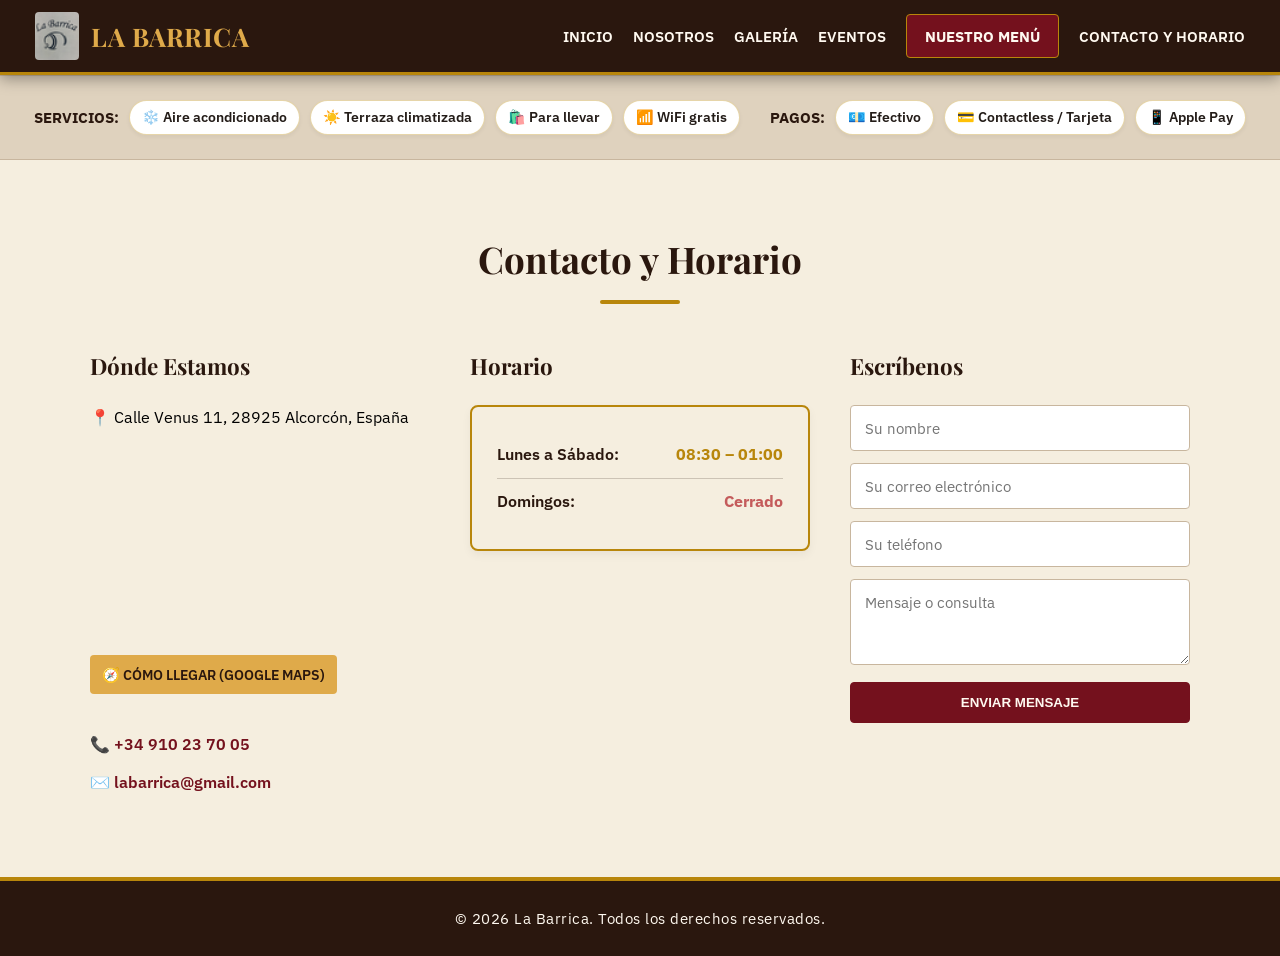
==== contacto.html @ 98485645 "Add files via upload" ====
<!DOCTYPE html>
<html lang="es">
<head>
    <meta charset="UTF-8">
    <meta name="viewport" content="width=device-width, initial-scale=1.0">
    <title>Contacto y Horario - La Barrica</title>
    <link href="https://fonts.googleapis.com/css2?family=IBM+Plex+Sans:wght@300;400;600;700&family=Playfair+Display:wght@700;800&display=swap" rel="stylesheet">
    <link rel="stylesheet" href="estilos/style.css">
</head>
<body>
    <header>
        <div class="logo">
            <img src="img/logo.jpg" alt="Logo La Barrica" class="logo-img">
            <h2>La Barrica</h2>
        </div>
        <nav>
            <a href="index.html">Inicio</a>
            <a href="nosotros.html">Nosotros</a>
            <a href="galeria.html">Galería</a>
            <a href="eventos.html">Eventos</a>
            <a href="menu.html" class="btn-menu">Nuestro Menú</a>
            <a href="contacto.html">Contacto y Horario</a>
        </nav>
    </header>

    <section class="cinta-detalles">
        <div class="cinta-grupo">
            <span class="cinta-titulo">Servicios:</span>
            <span class="pildora">❄️ Aire acondicionado</span>
            <span class="pildora">☀️ Terraza climatizada</span>
            <span class="pildora">🛍️ Para llevar</span>
            <span class="pildora">📶 WiFi gratis</span>
        </div>
        <div class="cinta-grupo">
            <span class="cinta-titulo">Pagos:</span>
            <span class="pildora">💶 Efectivo</span>
            <span class="pildora">💳 Contactless / Tarjeta</span>
            <span class="pildora">📱 Apple Pay</span>
        </div>
    </section>

    <section id="contacto" class="seccion-clara">
        <h2 class="titulo-seccion">Contacto y Horario</h2>
        
        <div class="contacto-grid">
            <div class="contacto-columna">
                <h3>Dónde Estamos</h3>
                <p>📍 Calle Venus 11, 28925 Alcorcón, España</p>
                <div class="mapa-contenedor">
                    <iframe src="https://www.google.com/maps/embed?pb=!1m18!1m12!1m3!1d3040.686523912613!2d-3.812061923485098!3d40.3526139714472!2m3!1f0!2f0!3f0!3m2!1i1024!2i768!4f13.1!3m3!1m2!1s0xd41893ead0f54ff%3A0xb4e6e99bab277fe4!2sVinoteca%20La%20Barrica%20Taperia!5e0!3m2!1ses!2ses!4v1700000000000!5m2!1ses!2ses" width="100%" height="180" style="border:0; border-radius: 6px; margin: 10px 0;" allowfullscreen="" loading="lazy" referrerpolicy="no-referrer-when-downgrade"></iframe>
                </div>
                <p><a href="https://www.google.com/maps/dir//Vinoteca+La+Barrica+Taperia,+C.+Venus,+11,+28925+Alcorc%C3%B3n,+Madrid/@40.3583479,-3.8146536,12z/data=!4m8!4m7!1m0!1m5!1m1!1s0xd41893ead0f54ff:0xb4e6e99bab277fe4!2m2!1d-3.809487!2d40.3528405?entry=ttu&g_ep=EgoyMDI2MTAxOS4wIKXMDSoASAFQAw%3D%3D" target="_blank" class="btn-mapa">🧭 Cómo llegar (Google Maps)</a></p>
                <br>
                <p>📞 <a href="tel:+34910237005">+34 910 23 70 05</a></p>
                <p>✉️ <a href="mailto:labarrica@gmail.com">labarrica@gmail.com</a></p>
            </div>

            <div class="contacto-columna">
                <h3>Horario</h3>
                <div class="tarjeta-horario">
                    <div class="horario-detalle">
                        <div class="fila-horario">
                            <span>Lunes a Sábado:</span>
                            <strong>08:30 – 01:00</strong>
                        </div>
                        <div class="fila-horario cerrado">
                            <span>Domingos:</span>
                            <strong>Cerrado</strong>
                        </div>
                    </div>
                </div>
            </div>

            <div class="contacto-columna">
                <h3>Escríbenos</h3>
                <form action="#" method="POST">
                    <input type="text" placeholder="Su nombre" required>
                    <input type="email" placeholder="Su correo electrónico" required>
                    <input type="tel" placeholder="Su teléfono">
                    <textarea rows="3" placeholder="Mensaje o consulta" required></textarea>
                    <button type="submit" class="btn-enviar">Enviar Mensaje</button>
                </form>
            </div>
        </div>
    </section>

    <footer>
        <p>&copy; 2026 La Barrica. Todos los derechos reservados.</p>
    </footer>
</body>
</html>
---- estilos/style.css ----
/* Esto selecciona absolutamente todo en la página. Le pongo box-sizing: border-box para que, cuando le dé un tamaño a una caja, los bordes o los márgenes internos no la hagan más grande de lo que he especificado. Con margin: 0 y padding: 0 elimino de golpe todos los espacios invisibles que los navegadores te meten por defecto y te descuadran el diseño. */
* {
    box-sizing: border-box;
    margin: 0;
    padding: 0;
}

/* Aquí le pongo scroll-behavior: smooth. Así, cuando alguien haga clic en un enlace del menú que lleva a otra parte de la misma página, la pantalla bajará rodando suavemente en lugar de pegar un salto brusco e instantáneo. */
html {
    scroll-behavior: smooth;
}

/* Aquí configuro la base visual del cuerpo de la página. Le doy el color de fondo principal tipo pergamino, el color de las letras oscuro, elijo la fuente que voy a usar y le pongo un tamaño de texto de 16 píxeles con un interlineado un poco más amplio para que se lea cómodamente. Además, uso display: flex, flex-direction: column y min-height: 100vh para convertir toda la página en una columna gigante que siempre mida, como mínimo, el 100% de la altura de la pantalla (esto es lo que me permite empujar el pie de página hasta abajo del todo luego). */
body {
    background-color: #f5eedf; 
    color: #231c18; 
    font-family: 'IBM Plex Sans', sans-serif;
    font-size: 16px;
    line-height: 1.6;
    display: flex;
    flex-direction: column;
    min-height: 100vh;
}

/* A todos los enlaces de la web les quito la típica rayita fea de subrayado, hago que cojan automáticamente el color del texto que tengan alrededor y les meto una transición para que cuando cambien de color al pasar el ratón, lo hagan de forma suave en un cuarto de segundo, no de golpe. */
a {
    text-decoration: none;
    color: inherit;
    transition: 0.25s ease;
}

/* A todos los títulos principales y secundarios les aplico una fuente distinta, 'Playfair Display', que tiene serifas (los adornos en las letras) para darle un toque clásico de vinoteca o taberna. */
h1, h2, h3 {
    font-family: 'Playfair Display', serif;
}

/* Es el estilo que le pongo a los títulos de cada bloque. Centro el texto, lo hago grandote, lo pinto de marrón madera oscura y le dejo 45 píxeles de espacio por debajo para que no se pegue al texto de abajo. Le pongo position: relative porque lo necesito para colocarle la rayita dorada justo debajo. */
.titulo-seccion {
    text-align: center;
    font-size: 2.3rem;
    color: #2a170e; 
    margin-bottom: 45px;
    position: relative;
}

/* Esto me crea un elemento "fantasma" justo después de cada título de sección para hacer la rayita dorada que simula el aro de un barril. Le digo que no tenga texto, que actúe como un bloque normal, le doy 80 píxeles de ancho y 4 de alto, lo pinto de oro viejo, lo centro en medio de la pantalla dándole márgenes automáticos a los lados y le redondeo un poquito las puntas. */
.titulo-seccion::after {
    content: "";
    display: block;
    width: 80px;
    height: 4px;
    background: #b8860b; 
    margin: 12px auto 0 auto;
    border-radius: 2px;
}

/* Para que las distintas partes de la web no estén apretujadas, le digo que cualquier bloque o sección tenga un relleno interno de 70 píxeles por arriba y por abajo, y 20 por los lados. */
section {
    padding: 70px 20px;
}

/* A las secciones claras solo les fuerzo el mismo color de fondo del body. A las suaves les pongo un fondo crema un poquito más oscuro y les dibujo una línea muy fina y semitransparente por arriba y por abajo para separarlas visualmente del resto de la web. */
.seccion-clara {
    background-color: #f5eedf;
}

.seccion-suave {
    background-color: #ebe0cf;
    border-top: 1px solid rgba(184, 134, 11, 0.25);
    border-bottom: 1px solid rgba(184, 134, 11, 0.25);
}

/* La barra superior de la web. La pinto de color madera, le pongo una línea dorada gorda por debajo y le doy algo de espacio por dentro. Uso display: flex y justify-content: space-between para empujar el logo totalmente hacia la izquierda y el menú hacia la derecha, centrándolos verticalmente. La magia aquí es position: sticky y top: 0: esto hace que cuando hagas scroll hacia abajo, la barra se quede pegada al techo de la pantalla. El z-index: 1000 asegura que flote por encima de cualquier otra foto, y el box-shadow le dibuja una sombra negra por debajo para dar sensación de profundidad. */
header {
    background-color: #2a170e;
    border-bottom: 3px solid #b8860b;
    padding: 12px 35px;
    display: flex;
    justify-content: space-between;
    align-items: center;
    position: sticky;
    top: 0;
    z-index: 1000;
    box-shadow: 0 4px 14px rgba(0, 0, 0, 0.35);
}

/* Meto la imagen y el nombre del bar en una caja flexible y los separo 12 píxeles. A la foto del logo le obligo a medir 48 píxeles de alto, ajustar su ancho automáticamente, le digo que no se achate ni se deforme y le redondeo un poco las esquinas. */
header .logo {
    display: flex;
    align-items: center;
    gap: 12px;
}

.logo-img {
    height: 48px;
    width: auto;
    object-fit: contain;
    border-radius: 4px;
}

/* Pinto "La Barrica" del logo de dorado brillante, le doy un tamaño mediano, separo un pelín cada letra para que quede elegante y lo obligo a estar todo en mayúsculas. */
header .logo h2 {
    color: #dfaa4a; 
    font-size: 1.6rem;
    letter-spacing: 0.5px;
    text-transform: uppercase;
}

/* Convierto el contenedor del menú en una caja flexible para centrar las opciones y dejarlas a 20 píxeles de distancia. A las letras (a) las pongo en color blanco roto, en negrita, un poquito más pequeñas de lo normal y todo en mayúsculas. Con nav a:hover indico que cuando pase el ratón por encima, cambien a color dorado. */
nav {
    display: flex;
    align-items: center;
    gap: 20px;
}

nav a {
    color: #fff9f0;
    font-weight: 600;
    font-size: 0.95rem;
    text-transform: uppercase;
}

nav a:hover {
    color: #dfaa4a;
}

/* A esta opción concreta del menú le pongo un fondo rojo vino y un borde dorado fino. Fuerzo el texto a ser blanco roto ignorando otras reglas (!important), le pongo relleno interno para hacerlo gordito y redondeo los bordes. Cuando pasas el ratón (hover), oscurezco el fondo y uso transform para moverlo dos píxeles hacia arriba, dando el efecto visual de que el botón da un saltito. */
.btn-menu {
    background-color: #74111d; 
    color: #fff9f0 !important;
    padding: 9px 18px;
    border-radius: 4px;
    border: 1px solid #b8860b;
    font-weight: 700;
}

.btn-menu:hover {
    background-color: #540c14;
    transform: translateY(-2px);
}

/* Es el bloque de la portada. Le doy position: relative para poder meter fotos sueltas dentro, le obligo a ocupar como mínimo el 60% de la altura de la pantalla, uso flexbox para centrar su contenido en el mismísimo medio tanto vertical como horizontalmente, y le pongo una raya dorada inferior. Aquí está la clave para que no te queden huecos: con flex-grow: 1 le ordeno a esta sección que se estire y se trague todo el espacio vacío de la pantalla si hay hueco de sobra. Por último, le corto lo que sobre por los lados con overflow: hidden. */
.hero {
    position: relative; 
    min-height: 60vh; 
    display: flex;
    align-items: center;
    justify-content: center;
    text-align: center;
    border-bottom: 4px solid #b8860b;
    overflow: hidden; 
    flex-grow: 1; 
}

/* Cojo la foto de la terraza y la pongo en posición absoluta para que flote al fondo, ocupando el 100% del ancho y alto, usando object-fit: cover para que rellene todo sin deformarse. Justo encima, también en posición absoluta, creo un rectángulo negro con un 65% de opacidad que oscurece la foto original para que las letras blancas se puedan leer. Todo esto lo controlo con el z-index (el 1 para la foto, el 2 para la oscuridad, el 3 para el texto). */
.hero-bg {
    position: absolute; 
    top: 0;
    left: 0;
    width: 100%;
    height: 100%;
    object-fit: cover; 
    z-index: 1; 
}

.hero-overlay {
    position: absolute;
    top: 0;
    left: 0;
    width: 100%;
    height: 100%;
    background-color: rgba(20, 10, 5, 0.65); 
    z-index: 2; 
}

/* Es el recuadro que agrupa el título de "La Barrica" en la portada. Le pongo un fondo oscuro casi opaco, relleno interno, esquinas redondeadas, un borde dorado y una sombra fuerte para que resalte. Le limito el ancho a 600 píxeles para que no se estire demasiado. Los textos que van dentro (el h1 y la p) simplemente los pongo grandes, en dorado el primero y en blanco el segundo. */
.hero-content {
    position: relative;
    z-index: 3; 
    background-color: rgba(35, 20, 13, 0.9);
    padding: 35px 50px;
    border-radius: 8px;
    border: 2px solid #b8860b;
    box-shadow: 0 10px 25px rgba(0, 0, 0, 0.5);
    max-width: 600px;
    margin: 20px;
}

.hero-content h1 {
    font-size: 3.2rem;
    color: #dfaa4a;
    margin-bottom: 6px;
}

.hero-content p {
    font-size: 1.25rem;
    color: #fff9f0;
}

/* Para organizar las tarjetas donde explico cómo es la taberna, creo una cuadrícula automática. Esto hace que las tarjetas se coloquen en fila si caben, pero si la pantalla es estrecha, saltan a la línea de abajo automáticamente sin bajar nunca de los 280 píxeles de ancho. Las separo 25 píxeles, limito el ancho total a 1100 píxeles y lo centro todo con márgenes automáticos. */
.nosotros-grid {
    display: grid;
    grid-template-columns: repeat(auto-fit, minmax(280px, 1fr));
    gap: 25px; 
    max-width: 1100px; 
    margin: 0 auto; 
}

/* Les pongo fondo blanco puro a cada tarjeta de Nosotros, relleno interno para que respiren, esquinas redondeadas y un toque estético: una línea gorda oscura en el lateral izquierdo y una línea dorada fina en la parte de arriba. Le añado una sombra suavísima. Al texto de dentro (títulos y párrafos) le pongo color vino y gris cálido respectivamente. */
.nosotros-item {
    background-color: #ffffff;
    padding: 30px 22px;
    border-radius: 6px;
    border-left: 6px solid #2a170e; 
    border-top: 2px solid #b8860b; 
    box-shadow: 0 4px 12px rgba(0, 0, 0, 0.08); 
}

.nosotros-item h3 {
    color: #74111d; 
    font-size: 1.4rem;
    margin-bottom: 10px;
}

.nosotros-item p {
    color: #5c4e46; 
    font-size: 0.95rem;
}

/* Uso el mismo truco de la cuadrícula adaptativa para colocar las fotos. A cada imagen la fuerzo a que ocupe todo su hueco al 100%, con una altura fija de 240 píxeles y recorta lo que sobra sin deformar la foto. Les pongo un borde blanco sólido y un contorno exterior dorado. Además, les pongo una transición para que al pasar el cursor, la foto se amplíe ligeramente y el contorno exterior se ponga de color rojo vino. */
.galeria-grid {
    display: grid;
    grid-template-columns: repeat(auto-fit, minmax(240px, 1fr));
    gap: 20px;
    max-width: 1100px;
    margin: 0 auto;
}

.galeria-grid img {
    width: 100%; 
    height: 240px; 
    object-fit: cover; 
    border-radius: 6px;
    border: 3px solid #ffffff; 
    outline: 1px solid #b8860b; 
    box-shadow: 0 4px 14px rgba(0, 0, 0, 0.12);
    transition: transform 0.25s ease, outline-color 0.25s ease;
}

.galeria-grid img:hover {
    transform: scale(1.02); 
    outline-color: #74111d; 
}

/* Hago una caja grande horizontal limitando su ancho a 850 píxeles. Uso display: flex para que la foto quede a la izquierda y el texto a la derecha. Le pongo fondo oscuro, bordes dorados, redondeo las esquinas y meto overflow: hidden para que la foto no se salga por las esquinas. A la foto le asigno un 45% del ancho y al texto el 55% restante. */
.evento-card {
    display: flex; 
    background-color: #2a170e;
    color: #fff9f0;
    max-width: 850px;
    margin: 0 auto;
    border-radius: 8px;
    border: 2px solid #b8860b;
    overflow: hidden;
    box-shadow: 0 8px 20px rgba(0, 0, 0, 0.25);
}

.evento-card img {
    width: 45%; 
    object-fit: cover;
}

.evento-info {
    padding: 30px;
    width: 55%; 
}

.evento-info h3 {
    color: #dfaa4a;
    font-size: 1.6rem;
    margin-bottom: 14px;
}

/* Le quito los puntos feos por defecto a la lista. Luego cojo cada línea de la lista, le doy un color crema claro, un poco de relleno por la izquierda, y uso un pseudo-elemento (::before) para inyectar un icono de una copa de vino ("🍷") colocado de forma absoluta en el lado izquierdo. Así simulo mis propias viñetas personalizadas. */
.evento-info ul {
    list-style: none; 
}

.evento-info ul li {
    padding: 6px 0;
    color: #e3d5c8;
    position: relative; 
    padding-left: 20px; 
}

.evento-info ul li::before {
    content: "🍷"; 
    position: absolute;
    left: 0;
    top: 5px;
    font-size: 0.8rem;
}

/* Otra cuadrícula automática para colocar los seis botones. A cada botón lo pongo a funcionar con Flexbox para centrar el texto dentro, le pongo un fondo que es un degradado oscuro que va de esquina a esquina. Les pongo color dorado a las letras, borde, y una sombrita. Con hover hago que al tocarlos con el ratón se vuelvan de color rojo vino intenso, las letras blancas y suban hacia arriba dos píxeles. */
.menu-grid {
    display: grid;
    grid-template-columns: repeat(auto-fit, minmax(230px, 1fr));
    gap: 20px;
    max-width: 950px;
    margin: 0 auto;
}

.btn-carta {
    display: flex;
    justify-content: center;
    align-items: center;
    background: linear-gradient(135deg, #3f2518, #2a170e); 
    color: #dfaa4a;
    border: 2px solid #b8860b;
    padding: 20px 14px;
    border-radius: 6px;
    font-size: 1rem;
    font-weight: 700;
    text-transform: uppercase;
    box-shadow: 0 4px 10px rgba(0, 0, 0, 0.12);
}

.btn-carta:hover {
    background: #74111d;
    color: #fff9f0;
    border-color: #dfaa4a;
    transform: translateY(-2px); 
}

/* Para la franja horizontal uso flex-wrap para que, si no caben las etiquetas en una línea, pasen abajo sin romperse. Las "píldoras" son simples textos a los que les pongo fondo blanco, mucho relleno por los lados y un borde redondeado altísimo para que queden con forma de cápsula o pastilla, con un borde dorado muy difuminado y sombra sutil. */
.cinta-detalles {
    padding: 24px 20px;
    background-color: #dfd2be;
    border-top: 1px solid #c8b69e;
    border-bottom: 1px solid #c8b69e;
    
    display: flex;
    flex-wrap: wrap; 
    justify-content: center;
    gap: 30px;
}

.cinta-grupo {
    display: flex;
    align-items: center;
    flex-wrap: wrap;
    gap: 10px;
}

.cinta-titulo {
    font-weight: 700;
    color: #2a170e;
    font-size: 0.95rem;
    text-transform: uppercase;
}

.pildora {
    background-color: #ffffff;
    color: #231c18;
    padding: 5px 12px;
    border-radius: 20px; 
    font-size: 0.88rem;
    font-weight: 600;
    border: 1px solid rgba(184, 134, 11, 0.35);
    box-shadow: 0 2px 4px rgba(0, 0, 0, 0.05);
}

/* Vuelvo a usar el mismo sistema de rejilla adaptable para separar el mapa, el horario y el formulario. La diferencia aquí es que uso align-items: start para que las columnas no se estiren forzosamente hacia abajo si una de ellas es más corta que las otras. Todo lo de dentro (títulos, párrafos, enlaces) lleva colores de la paleta de la web, y a los enlaces les digo que se subrayen cuando les paso el ratón por encima. */
.contacto-grid {
    display: grid;
    grid-template-columns: repeat(auto-fit, minmax(280px, 1fr));
    gap: 40px; 
    max-width: 1100px;
    margin: 0 auto;
    align-items: start; 
}

.contacto-columna h3 {
    color: #2a170e; 
    font-size: 1.4rem;
    margin-bottom: 20px;
}

.contacto-columna p {
    margin-bottom: 12px;
    color: black; 
}

.contacto-columna a {
    color: #74111d; 
    font-weight: 600;
}

.contacto-columna a:hover {
    text-decoration: underline;
}

/* Lo convierto en un bloque pequeño, con fondo dorado y texto oscuro en mayúsculas, quitándole el subrayado. Al pasar el cursor, invierto los colores a fondo oscuro y texto blanco roto. */
.btn-mapa {
    display: inline-block;
    background-color: #dfaa4a;
    color: #2a170e !important;
    padding: 8px 12px;
    border-radius: 4px;
    font-size: 0.9rem;
    font-weight: 700;
    text-transform: uppercase;
    text-decoration: none !important;
    transition: background-color 0.25s ease;
    margin-top: 5px;
}

.btn-mapa:hover {
    background-color: #b8860b;
    color: #ffffff !important;
}

/* Hago un recuadro con fondo pergamino y borde dorado para encerrar las horas. Cada línea (lunes a sábado, domingos) la pongo como flexbox para empujar el día a la izquierda y las horas totalmente a la derecha. Le pongo una raya muy fina por debajo a cada fila para separarlas, pero se la quito a la última para que no quede colgando feo. Resalto los días cerrados en un rojo suave y los días abiertos en ocre oscuro. */
.tarjeta-horario {
    background-color: #f5eedf; 
    border: 2px solid #b8860b; 
    border-radius: 8px;
    padding: 25px; 
    box-shadow: 0 4px 10px rgba(0, 0, 0, 0.05); 
}

.horario-detalle .fila-horario {
    display: flex;
    justify-content: space-between;
    padding: 10px 0;
    border-bottom: 1px solid rgba(42, 23, 14, 0.2); 
    color: #2a170e; 
    font-weight: 600;
}

.horario-detalle .fila-horario:last-child {
    border-bottom: none; 
}

.horario-detalle .fila-horario strong {
    color: #b8860b; 
}

.horario-detalle .fila-horario.cerrado strong {
    color: #c45b5b; 
}

/* Organizo el formulario como una columna flexible dejando 12 píxeles de hueco entre campos. A los recuadros donde se escribe les pongo fondo blanco, bordes color arena y un tipo de letra normal. Cuando el usuario pincha encima de uno para escribir, le quito el borde azul feo que viene por defecto y se lo cambio por uno dorado nuestro. Al botón de "Enviar Mensaje" le aplico los colores corporativos, letras mayúsculas y negrita. */
form {
    display: flex;
    flex-direction: column; 
    gap: 12px; 
}

input, textarea {
    background-color: #ffffff; 
    color: #231c18;
    border: 1px solid #c8b69e;
    border-radius: 4px;
    padding: 12px 14px;
    font-family: 'IBM Plex Sans', sans-serif;
    font-size: 0.95rem;
}

input:focus, textarea:focus {
    outline: none; 
    border-color: #b8860b; 
}

.btn-enviar {
    background-color: #74111d;
    color: #fff9f0;
    border: 1px solid #74111d;
    padding: 12px;
    border-radius: 4px;
    font-weight: 700;
    text-transform: uppercase;
    cursor: pointer; 
    margin-top: 5px;
    transition: 0.3s;
}

.btn-enviar:hover {
    background-color: #540c14;
}

/* La caja oscura del fondo del todo con el copyright. Le pongo fondo de madera, centro el texto y dibujo una raya gorda dorada por encima. La regla crucial aquí es margin-top: auto. Como el body es un contenedor flexible, esta regla le dice al pie de página: "empuja todo el espacio sobrante hacia arriba y quédate tú en el límite inferior de la pantalla". */
footer {
    background-color: #2a170e; 
    text-align: center;
    border-top: 4px solid #b8860b; 
    padding: 25px 20px;
    margin-top: auto; 
}

footer p {
    font-size: 0.95rem;
    color: #fff9f0; 
    letter-spacing: 0.5px;
}

/* Todo lo que está dentro de este bloque solo se aplica si la pantalla mide 768 píxeles o menos de ancho (un teléfono móvil o una tablet estrecha). Ahí modifico la cabecera para que el logo y el menú ya no estén uno a cada lado, sino apilados en columna. Al menú le permito partirse en varias líneas para que los enlaces no se salgan por los lados. Achico el título gigante de la portada a un tamaño razonable. En la tarjeta horizontal del evento, apilo el contenido en columna para que la foto se ponga arriba ocupando el 100% del ancho y la fuerzo a ser más bajita. Por último, centro todo el contenido de la cinta de servicios para que quede bien alineado. */
@media (max-width: 768px) {
    
    header {
        flex-direction: column;
        padding: 16px;
        gap: 14px;
    }

    nav {
        flex-wrap: wrap;
        justify-content: center;
        gap: 12px;
    }

    .hero-content h1 {
        font-size: 2.4rem;
    }

    .evento-card {
        flex-direction: column;
    }

    .evento-card img,
    .evento-info {
        width: 100%;
    }

    .evento-card img {
        height: 200px;
    }

    .cinta-detalles {
        flex-direction: column;
        align-items: center;
    }
}
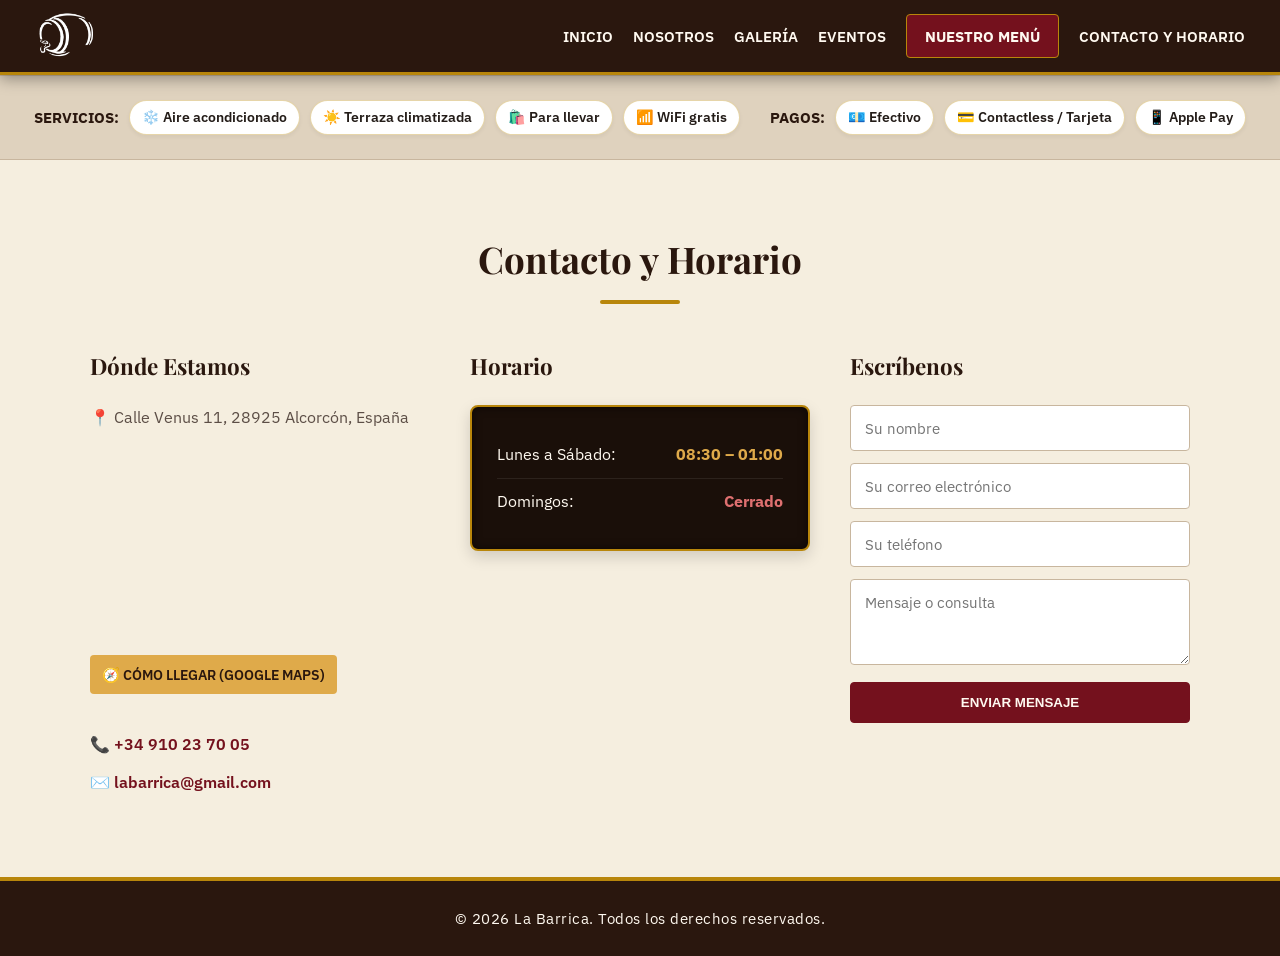
==== commit 7908e872: "Add files via upload" ====
--- a/contacto.html
+++ b/contacto.html
@@ -10,8 +10,7 @@
 <body>
     <header>
         <div class="logo">
-            <img src="img/logo.jpg" alt="Logo La Barrica" class="logo-img">
-            <h2>La Barrica</h2>
+        <img src="img/logo_logo.png" alt="Logo La Barrica" class="logo-img">
         </div>
         <nav>
             <a href="index.html">Inicio</a>
--- a/estilos/style.css
+++ b/estilos/style.css
@@ -1,16 +1,16 @@
-/* Esto selecciona absolutamente todo en la página. Le pongo box-sizing: border-box para que, cuando le dé un tamaño a una caja, los bordes o los márgenes internos no la hagan más grande de lo que he especificado. Con margin: 0 y padding: 0 elimino de golpe todos los espacios invisibles que los navegadores te meten por defecto y te descuadran el diseño. */
+/* ==========================================================================
+   1. REGLAS BÁSICAS Y RESETEO
+   ========================================================================== */
 * {
     box-sizing: border-box;
     margin: 0;
     padding: 0;
 }
 
-/* Aquí le pongo scroll-behavior: smooth. Así, cuando alguien haga clic en un enlace del menú que lleva a otra parte de la misma página, la pantalla bajará rodando suavemente en lugar de pegar un salto brusco e instantáneo. */
 html {
     scroll-behavior: smooth;
 }
 
-/* Aquí configuro la base visual del cuerpo de la página. Le doy el color de fondo principal tipo pergamino, el color de las letras oscuro, elijo la fuente que voy a usar y le pongo un tamaño de texto de 16 píxeles con un interlineado un poco más amplio para que se lea cómodamente. Además, uso display: flex, flex-direction: column y min-height: 100vh para convertir toda la página en una columna gigante que siempre mida, como mínimo, el 100% de la altura de la pantalla (esto es lo que me permite empujar el pie de página hasta abajo del todo luego). */
 body {
     background-color: #f5eedf; 
     color: #231c18; 
@@ -22,19 +22,16 @@
     min-height: 100vh;
 }
 
-/* A todos los enlaces de la web les quito la típica rayita fea de subrayado, hago que cojan automáticamente el color del texto que tengan alrededor y les meto una transición para que cuando cambien de color al pasar el ratón, lo hagan de forma suave en un cuarto de segundo, no de golpe. */
 a {
     text-decoration: none;
     color: inherit;
     transition: 0.25s ease;
 }
 
-/* A todos los títulos principales y secundarios les aplico una fuente distinta, 'Playfair Display', que tiene serifas (los adornos en las letras) para darle un toque clásico de vinoteca o taberna. */
 h1, h2, h3 {
     font-family: 'Playfair Display', serif;
 }
 
-/* Es el estilo que le pongo a los títulos de cada bloque. Centro el texto, lo hago grandote, lo pinto de marrón madera oscura y le dejo 45 píxeles de espacio por debajo para que no se pegue al texto de abajo. Le pongo position: relative porque lo necesito para colocarle la rayita dorada justo debajo. */
 .titulo-seccion {
     text-align: center;
     font-size: 2.3rem;
@@ -43,7 +40,6 @@
     position: relative;
 }
 
-/* Esto me crea un elemento "fantasma" justo después de cada título de sección para hacer la rayita dorada que simula el aro de un barril. Le digo que no tenga texto, que actúe como un bloque normal, le doy 80 píxeles de ancho y 4 de alto, lo pinto de oro viejo, lo centro en medio de la pantalla dándole márgenes automáticos a los lados y le redondeo un poquito las puntas. */
 .titulo-seccion::after {
     content: "";
     display: block;
@@ -54,12 +50,10 @@
     border-radius: 2px;
 }
 
-/* Para que las distintas partes de la web no estén apretujadas, le digo que cualquier bloque o sección tenga un relleno interno de 70 píxeles por arriba y por abajo, y 20 por los lados. */
 section {
     padding: 70px 20px;
 }
 
-/* A las secciones claras solo les fuerzo el mismo color de fondo del body. A las suaves les pongo un fondo crema un poquito más oscuro y les dibujo una línea muy fina y semitransparente por arriba y por abajo para separarlas visualmente del resto de la web. */
 .seccion-clara {
     background-color: #f5eedf;
 }
@@ -70,7 +64,9 @@
     border-bottom: 1px solid rgba(184, 134, 11, 0.25);
 }
 
-/* La barra superior de la web. La pinto de color madera, le pongo una línea dorada gorda por debajo y le doy algo de espacio por dentro. Uso display: flex y justify-content: space-between para empujar el logo totalmente hacia la izquierda y el menú hacia la derecha, centrándolos verticalmente. La magia aquí es position: sticky y top: 0: esto hace que cuando hagas scroll hacia abajo, la barra se quede pegada al techo de la pantalla. El z-index: 1000 asegura que flote por encima de cualquier otra foto, y el box-shadow le dibuja una sombra negra por debajo para dar sensación de profundidad. */
+/* ==========================================================================
+   2. CABECERA Y LOGO
+   ========================================================================== */
 header {
     background-color: #2a170e;
     border-bottom: 3px solid #b8860b;
@@ -84,7 +80,6 @@
     box-shadow: 0 4px 14px rgba(0, 0, 0, 0.35);
 }
 
-/* Meto la imagen y el nombre del bar en una caja flexible y los separo 12 píxeles. A la foto del logo le obligo a medir 48 píxeles de alto, ajustar su ancho automáticamente, le digo que no se achate ni se deforme y le redondeo un poco las esquinas. */
 header .logo {
     display: flex;
     align-items: center;
@@ -98,7 +93,6 @@
     border-radius: 4px;
 }
 
-/* Pinto "La Barrica" del logo de dorado brillante, le doy un tamaño mediano, separo un pelín cada letra para que quede elegante y lo obligo a estar todo en mayúsculas. */
 header .logo h2 {
     color: #dfaa4a; 
     font-size: 1.6rem;
@@ -106,7 +100,6 @@
     text-transform: uppercase;
 }
 
-/* Convierto el contenedor del menú en una caja flexible para centrar las opciones y dejarlas a 20 píxeles de distancia. A las letras (a) las pongo en color blanco roto, en negrita, un poquito más pequeñas de lo normal y todo en mayúsculas. Con nav a:hover indico que cuando pase el ratón por encima, cambien a color dorado. */
 nav {
     display: flex;
     align-items: center;
@@ -124,7 +117,6 @@
     color: #dfaa4a;
 }
 
-/* A esta opción concreta del menú le pongo un fondo rojo vino y un borde dorado fino. Fuerzo el texto a ser blanco roto ignorando otras reglas (!important), le pongo relleno interno para hacerlo gordito y redondeo los bordes. Cuando pasas el ratón (hover), oscurezco el fondo y uso transform para moverlo dos píxeles hacia arriba, dando el efecto visual de que el botón da un saltito. */
 .btn-menu {
     background-color: #74111d; 
     color: #fff9f0 !important;
@@ -139,7 +131,9 @@
     transform: translateY(-2px);
 }
 
-/* Es el bloque de la portada. Le doy position: relative para poder meter fotos sueltas dentro, le obligo a ocupar como mínimo el 60% de la altura de la pantalla, uso flexbox para centrar su contenido en el mismísimo medio tanto vertical como horizontalmente, y le pongo una raya dorada inferior. Aquí está la clave para que no te queden huecos: con flex-grow: 1 le ordeno a esta sección que se estire y se trague todo el espacio vacío de la pantalla si hay hueco de sobra. Por último, le corto lo que sobre por los lados con overflow: hidden. */
+/* ==========================================================================
+   3. HERO (PORTADA PRINCIPAL CON FOTO DE FONDO Y LOGO)
+   ========================================================================== */
 .hero {
     position: relative; 
     min-height: 60vh; 
@@ -152,7 +146,7 @@
     flex-grow: 1; 
 }
 
-/* Cojo la foto de la terraza y la pongo en posición absoluta para que flote al fondo, ocupando el 100% del ancho y alto, usando object-fit: cover para que rellene todo sin deformarse. Justo encima, también en posición absoluta, creo un rectángulo negro con un 65% de opacidad que oscurece la foto original para que las letras blancas se puedan leer. Todo esto lo controlo con el z-index (el 1 para la foto, el 2 para la oscuridad, el 3 para el texto). */
+/* Foto de fondo rellenando todo sin deformarse (cover) */
 .hero-bg {
     position: absolute; 
     top: 0;
@@ -161,43 +155,38 @@
     height: 100%;
     object-fit: cover; 
     z-index: 1; 
-}
-
+    /* EL TRUCO: Desenfoque fuerte para tapar los píxeles y el texto del fondo */
+    filter: blur(8px);
+    transform: scale(1.05); /* Hace un pequeño zoom para que el desenfoque no deje bordes blancos */
+}
+
+/* Filtro oscuro para que el logo blanco destaque */
 .hero-overlay {
     position: absolute;
     top: 0;
     left: 0;
     width: 100%;
     height: 100%;
-    background-color: rgba(20, 10, 5, 0.65); 
+    background-color: rgba(20, 10, 5, 0.75); /* Lo he oscurecido un 10% más */
     z-index: 2; 
 }
 
-/* Es el recuadro que agrupa el título de "La Barrica" en la portada. Le pongo un fondo oscuro casi opaco, relleno interno, esquinas redondeadas, un borde dorado y una sombra fuerte para que resalte. Le limito el ancho a 600 píxeles para que no se estire demasiado. Los textos que van dentro (el h1 y la p) simplemente los pongo grandes, en dorado el primero y en blanco el segundo. */
-.hero-content {
+/* El logo transparente que sustituye al recuadro de texto en la portada */
+.hero-logo {
     position: relative;
-    z-index: 3; 
-    background-color: rgba(35, 20, 13, 0.9);
-    padding: 35px 50px;
-    border-radius: 8px;
-    border: 2px solid #b8860b;
-    box-shadow: 0 10px 25px rgba(0, 0, 0, 0.5);
-    max-width: 600px;
-    margin: 20px;
-}
-
-.hero-content h1 {
-    font-size: 3.2rem;
-    color: #dfaa4a;
-    margin-bottom: 6px;
-}
-
-.hero-content p {
-    font-size: 1.25rem;
-    color: #fff9f0;
-}
-
-/* Para organizar las tarjetas donde explico cómo es la taberna, creo una cuadrícula automática. Esto hace que las tarjetas se coloquen en fila si caben, pero si la pantalla es estrecha, saltan a la línea de abajo automáticamente sin bajar nunca de los 280 píxeles de ancho. Las separo 25 píxeles, limito el ancho total a 1100 píxeles y lo centro todo con márgenes automáticos. */
+    z-index: 3; /* Para que esté por encima de la capa oscura */
+    width: 450px; /* Tamaño ideal en ordenadores */
+    max-width: 85%; /* En móviles no ocupará más del 85% del ancho */
+    height: auto; /* Mantiene la proporción sin aplastar la imagen */
+    
+    /* En lugar de una sombra cuadrada (box-shadow), usamos drop-shadow 
+       para que la sombra bordee exactamente la forma de las letras y la barrica */
+    filter: drop-shadow(0 4px 12px rgba(0, 0, 0, 0.8));
+}
+
+/* ==========================================================================
+   4. SECCIÓN NOSOTROS
+   ========================================================================== */
 .nosotros-grid {
     display: grid;
     grid-template-columns: repeat(auto-fit, minmax(280px, 1fr));
@@ -206,7 +195,6 @@
     margin: 0 auto; 
 }
 
-/* Les pongo fondo blanco puro a cada tarjeta de Nosotros, relleno interno para que respiren, esquinas redondeadas y un toque estético: una línea gorda oscura en el lateral izquierdo y una línea dorada fina en la parte de arriba. Le añado una sombra suavísima. Al texto de dentro (títulos y párrafos) le pongo color vino y gris cálido respectivamente. */
 .nosotros-item {
     background-color: #ffffff;
     padding: 30px 22px;
@@ -227,7 +215,9 @@
     font-size: 0.95rem;
 }
 
-/* Uso el mismo truco de la cuadrícula adaptativa para colocar las fotos. A cada imagen la fuerzo a que ocupe todo su hueco al 100%, con una altura fija de 240 píxeles y recorta lo que sobra sin deformar la foto. Les pongo un borde blanco sólido y un contorno exterior dorado. Además, les pongo una transición para que al pasar el cursor, la foto se amplíe ligeramente y el contorno exterior se ponga de color rojo vino. */
+/* ==========================================================================
+   5. SECCIÓN GALERÍA
+   ========================================================================== */
 .galeria-grid {
     display: grid;
     grid-template-columns: repeat(auto-fit, minmax(240px, 1fr));
@@ -252,7 +242,9 @@
     outline-color: #74111d; 
 }
 
-/* Hago una caja grande horizontal limitando su ancho a 850 píxeles. Uso display: flex para que la foto quede a la izquierda y el texto a la derecha. Le pongo fondo oscuro, bordes dorados, redondeo las esquinas y meto overflow: hidden para que la foto no se salga por las esquinas. A la foto le asigno un 45% del ancho y al texto el 55% restante. */
+/* ==========================================================================
+   6. SECCIÓN EVENTOS
+   ========================================================================== */
 .evento-card {
     display: flex; 
     background-color: #2a170e;
@@ -281,7 +273,6 @@
     margin-bottom: 14px;
 }
 
-/* Le quito los puntos feos por defecto a la lista. Luego cojo cada línea de la lista, le doy un color crema claro, un poco de relleno por la izquierda, y uso un pseudo-elemento (::before) para inyectar un icono de una copa de vino ("🍷") colocado de forma absoluta en el lado izquierdo. Así simulo mis propias viñetas personalizadas. */
 .evento-info ul {
     list-style: none; 
 }
@@ -301,7 +292,9 @@
     font-size: 0.8rem;
 }
 
-/* Otra cuadrícula automática para colocar los seis botones. A cada botón lo pongo a funcionar con Flexbox para centrar el texto dentro, le pongo un fondo que es un degradado oscuro que va de esquina a esquina. Les pongo color dorado a las letras, borde, y una sombrita. Con hover hago que al tocarlos con el ratón se vuelvan de color rojo vino intenso, las letras blancas y suban hacia arriba dos píxeles. */
+/* ==========================================================================
+   7. SECCIÓN MENÚ Y CARTAS
+   ========================================================================== */
 .menu-grid {
     display: grid;
     grid-template-columns: repeat(auto-fit, minmax(230px, 1fr));
@@ -332,7 +325,9 @@
     transform: translateY(-2px); 
 }
 
-/* Para la franja horizontal uso flex-wrap para que, si no caben las etiquetas en una línea, pasen abajo sin romperse. Las "píldoras" son simples textos a los que les pongo fondo blanco, mucho relleno por los lados y un borde redondeado altísimo para que queden con forma de cápsula o pastilla, con un borde dorado muy difuminado y sombra sutil. */
+/* ==========================================================================
+   8. CINTA DE SERVICIOS Y PAGOS
+   ========================================================================== */
 .cinta-detalles {
     padding: 24px 20px;
     background-color: #dfd2be;
@@ -370,7 +365,6 @@
     box-shadow: 0 2px 4px rgba(0, 0, 0, 0.05);
 }
 
-/* Vuelvo a usar el mismo sistema de rejilla adaptable para separar el mapa, el horario y el formulario. La diferencia aquí es que uso align-items: start para que las columnas no se estiren forzosamente hacia abajo si una de ellas es más corta que las otras. Todo lo de dentro (títulos, párrafos, enlaces) lleva colores de la paleta de la web, y a los enlaces les digo que se subrayen cuando les paso el ratón por encima. */
 .contacto-grid {
     display: grid;
     grid-template-columns: repeat(auto-fit, minmax(280px, 1fr));
@@ -388,7 +382,7 @@
 
 .contacto-columna p {
     margin-bottom: 12px;
-    color: black; 
+    color: #5c4e46; 
 }
 
 .contacto-columna a {
@@ -400,7 +394,6 @@
     text-decoration: underline;
 }
 
-/* Lo convierto en un bloque pequeño, con fondo dorado y texto oscuro en mayúsculas, quitándole el subrayado. Al pasar el cursor, invierto los colores a fondo oscuro y texto blanco roto. */
 .btn-mapa {
     display: inline-block;
     background-color: #dfaa4a;
@@ -420,22 +413,20 @@
     color: #ffffff !important;
 }
 
-/* Hago un recuadro con fondo pergamino y borde dorado para encerrar las horas. Cada línea (lunes a sábado, domingos) la pongo como flexbox para empujar el día a la izquierda y las horas totalmente a la derecha. Le pongo una raya muy fina por debajo a cada fila para separarlas, pero se la quito a la última para que no quede colgando feo. Resalto los días cerrados en un rojo suave y los días abiertos en ocre oscuro. */
 .tarjeta-horario {
-    background-color: #f5eedf; 
-    border: 2px solid #b8860b; 
+    background-color: #1a0f09;
+    border: 2px solid #b8860b;
     border-radius: 8px;
     padding: 25px; 
-    box-shadow: 0 4px 10px rgba(0, 0, 0, 0.05); 
+    box-shadow: 0 6px 15px rgba(0, 0, 0, 0.15), inset 0 0 10px rgba(0, 0, 0, 0.6); 
 }
 
 .horario-detalle .fila-horario {
     display: flex;
-    justify-content: space-between;
+    justify-content: space-between; 
     padding: 10px 0;
-    border-bottom: 1px solid rgba(42, 23, 14, 0.2); 
-    color: #2a170e; 
-    font-weight: 600;
+    border-bottom: 1px solid rgba(255, 255, 255, 0.08); 
+    color: #fff9f0;
 }
 
 .horario-detalle .fila-horario:last-child {
@@ -443,14 +434,13 @@
 }
 
 .horario-detalle .fila-horario strong {
-    color: #b8860b; 
+    color: #dfaa4a;
 }
 
 .horario-detalle .fila-horario.cerrado strong {
-    color: #c45b5b; 
-}
-
-/* Organizo el formulario como una columna flexible dejando 12 píxeles de hueco entre campos. A los recuadros donde se escribe les pongo fondo blanco, bordes color arena y un tipo de letra normal. Cuando el usuario pincha encima de uno para escribir, le quito el borde azul feo que viene por defecto y se lo cambio por uno dorado nuestro. Al botón de "Enviar Mensaje" le aplico los colores corporativos, letras mayúsculas y negrita. */
+    color: #df7070; 
+}
+
 form {
     display: flex;
     flex-direction: column; 
@@ -489,10 +479,9 @@
     background-color: #540c14;
 }
 
-/* La caja oscura del fondo del todo con el copyright. Le pongo fondo de madera, centro el texto y dibujo una raya gorda dorada por encima. La regla crucial aquí es margin-top: auto. Como el body es un contenedor flexible, esta regla le dice al pie de página: "empuja todo el espacio sobrante hacia arriba y quédate tú en el límite inferior de la pantalla". */
 footer {
     background-color: #2a170e; 
-    text-align: center;
+    text-align: center; 
     border-top: 4px solid #b8860b; 
     padding: 25px 20px;
     margin-top: auto; 
@@ -504,9 +493,7 @@
     letter-spacing: 0.5px;
 }
 
-/* Todo lo que está dentro de este bloque solo se aplica si la pantalla mide 768 píxeles o menos de ancho (un teléfono móvil o una tablet estrecha). Ahí modifico la cabecera para que el logo y el menú ya no estén uno a cada lado, sino apilados en columna. Al menú le permito partirse en varias líneas para que los enlaces no se salgan por los lados. Achico el título gigante de la portada a un tamaño razonable. En la tarjeta horizontal del evento, apilo el contenido en columna para que la foto se ponga arriba ocupando el 100% del ancho y la fuerzo a ser más bajita. Por último, centro todo el contenido de la cinta de servicios para que quede bien alineado. */
 @media (max-width: 768px) {
-    
     header {
         flex-direction: column;
         padding: 16px;
@@ -518,9 +505,10 @@
         justify-content: center;
         gap: 12px;
     }
-
-    .hero-content h1 {
-        font-size: 2.4rem;
+    
+    /* Adaptamos el tamaño del logo para móviles */
+    .hero-logo {
+        width: 320px;
     }
 
     .evento-card {
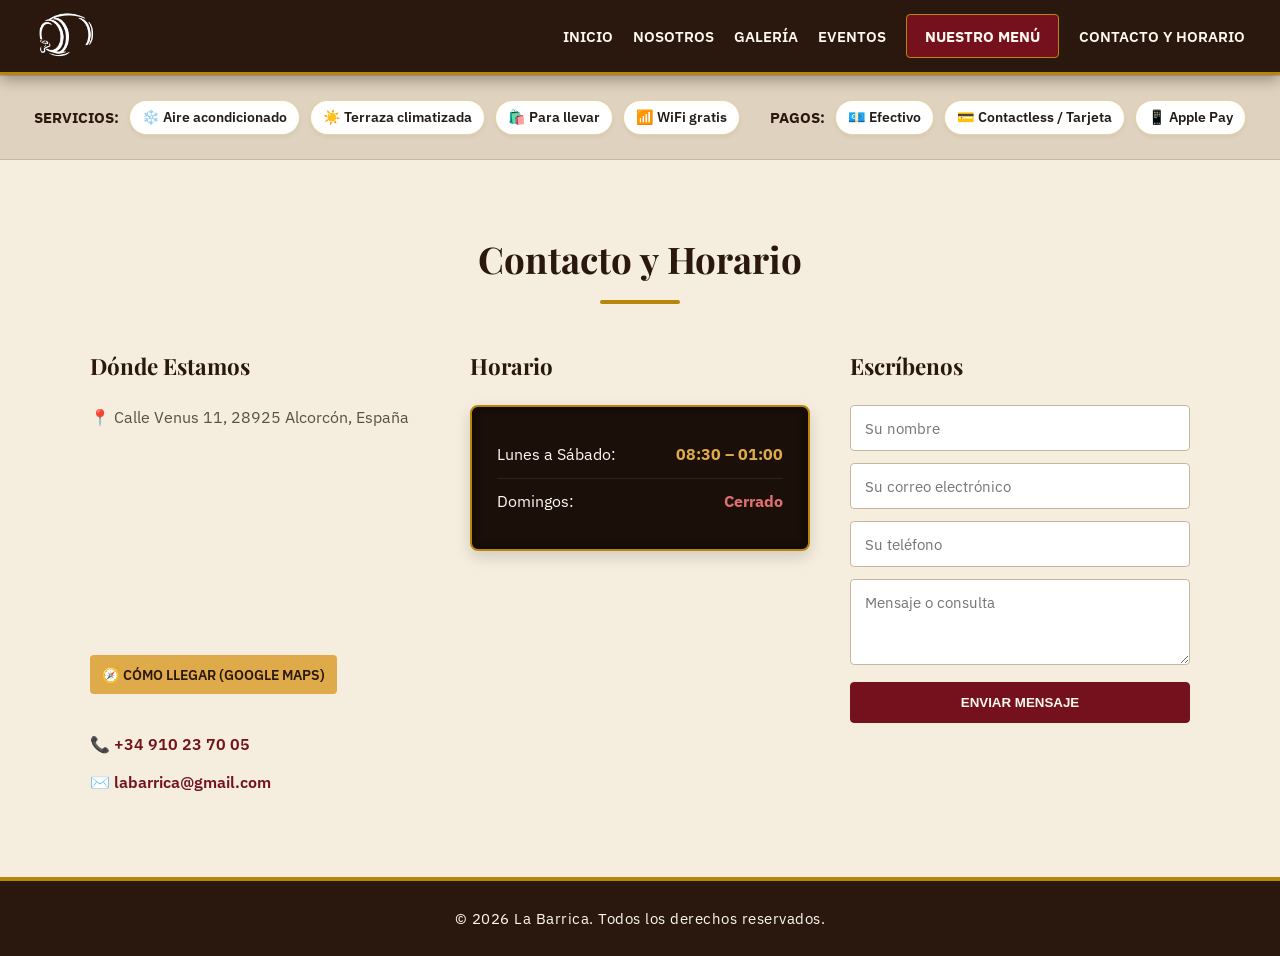
==== commit 4ef57477: "Add files via upload" ====
--- a/contacto.html
+++ b/contacto.html
@@ -9,9 +9,16 @@
 </head>
 <body>
     <header>
+        <!-- Agrupa la foto del logo -->
         <div class="logo">
-        <img src="img/logo_logo.png" alt="Logo La Barrica" class="logo-img">
+            <img src="img/logo_logo.png" alt="Logo La Barrica" class="logo-img">
         </div>
+        
+        <!-- checkbox para uso en el móvil -->
+        <input type="checkbox" id="menu-toggle" class="menu-checkbox">
+        <label for="menu-toggle" class="menu-btn">☰</label>
+        
+        <!-- Zona de navegación -->
         <nav>
             <a href="index.html">Inicio</a>
             <a href="nosotros.html">Nosotros</a>
@@ -45,9 +52,13 @@
             <div class="contacto-columna">
                 <h3>Dónde Estamos</h3>
                 <p>📍 Calle Venus 11, 28925 Alcorcón, España</p>
+
+                <!--Mapita de google maps--> 
                 <div class="mapa-contenedor">
                     <iframe src="https://www.google.com/maps/embed?pb=!1m18!1m12!1m3!1d3040.686523912613!2d-3.812061923485098!3d40.3526139714472!2m3!1f0!2f0!3f0!3m2!1i1024!2i768!4f13.1!3m3!1m2!1s0xd41893ead0f54ff%3A0xb4e6e99bab277fe4!2sVinoteca%20La%20Barrica%20Taperia!5e0!3m2!1ses!2ses!4v1700000000000!5m2!1ses!2ses" width="100%" height="180" style="border:0; border-radius: 6px; margin: 10px 0;" allowfullscreen="" loading="lazy" referrerpolicy="no-referrer-when-downgrade"></iframe>
                 </div>
+
+                <!--Botón de como llegar--> 
                 <p><a href="https://www.google.com/maps/dir//Vinoteca+La+Barrica+Taperia,+C.+Venus,+11,+28925+Alcorc%C3%B3n,+Madrid/@40.3583479,-3.8146536,12z/data=!4m8!4m7!1m0!1m5!1m1!1s0xd41893ead0f54ff:0xb4e6e99bab277fe4!2m2!1d-3.809487!2d40.3528405?entry=ttu&g_ep=EgoyMDI2MTAxOS4wIKXMDSoASAFQAw%3D%3D" target="_blank" class="btn-mapa">🧭 Cómo llegar (Google Maps)</a></p>
                 <br>
                 <p>📞 <a href="tel:+34910237005">+34 910 23 70 05</a></p>
@@ -70,16 +81,26 @@
                 </div>
             </div>
 
-            <div class="contacto-columna">
-                <h3>Escríbenos</h3>
-                <form action="#" method="POST">
-                    <input type="text" placeholder="Su nombre" required>
-                    <input type="email" placeholder="Su correo electrónico" required>
-                    <input type="tel" placeholder="Su teléfono">
-                    <textarea rows="3" placeholder="Mensaje o consulta" required></textarea>
-                    <button type="submit" class="btn-enviar">Enviar Mensaje</button>
-                </form>
-            </div>
+           <div class="contacto-columna">
+        <h3>Escríbenos</h3>
+        
+        <!-- method="POST" envía los datos de forma oculta en la petición HTTP -->
+        <form action="#" method="POST">
+            <!-- required es validación nativa de HTML5: no deja enviar si está vacío -->
+            <input type="text" placeholder="Su nombre" required>
+            
+            <!-- type="email" valida automáticamente que el texto contenga un '@' -->
+            <input type="email" placeholder="Su correo electrónico" required>
+            
+            <!-- type="tel" despliega el teclado numérico en los smartphones -->
+            <input type="tel" placeholder="Su teléfono">
+            
+            <textarea rows="3" placeholder="Mensaje o consulta" required></textarea>
+            
+            <!-- type="submit" dispara el envío del formulario -->
+            <button type="submit" class="btn-enviar">Enviar Mensaje</button>
+        </form>
+    </div>
         </div>
     </section>
 
--- a/estilos/style.css
+++ b/estilos/style.css
@@ -1,16 +1,16 @@
-/* ==========================================================================
-   1. REGLAS BÁSICAS Y RESETEO
-   ========================================================================== */
+/* Resetea los bordes y márgenes que traen los navegadores por defecto. */
 * {
     box-sizing: border-box;
     margin: 0;
     padding: 0;
 }
 
+/* Hace que la web baje deslizándose suave al pinchar un enlace. */
 html {
     scroll-behavior: smooth;
 }
 
+/* Fondo, tipo de letra general y truco para que el pie de página siempre se pegue abajo. */
 body {
     background-color: #f5eedf; 
     color: #231c18; 
@@ -22,16 +22,19 @@
     min-height: 100vh;
 }
 
+/* Quita el subrayado a los enlaces y les da una animación suave al pasar el ratón. */
 a {
     text-decoration: none;
     color: inherit;
     transition: 0.25s ease;
 }
 
+/* Aplica una fuente más elegante a todos los títulos. */
 h1, h2, h3 {
     font-family: 'Playfair Display', serif;
 }
 
+/* Centra los títulos principales de cada bloque y les da color madera. */
 .titulo-seccion {
     text-align: center;
     font-size: 2.3rem;
@@ -40,6 +43,7 @@
     position: relative;
 }
 
+/* Dibuja la rayita dorada que hay debajo de cada título. */
 .titulo-seccion::after {
     content: "";
     display: block;
@@ -50,23 +54,24 @@
     border-radius: 2px;
 }
 
+/* Da espacio por arriba, abajo y los lados a cada bloque grande de la web. */
 section {
     padding: 70px 20px;
 }
 
+/* Pinta el fondo de color pergamino claro. */
 .seccion-clara {
     background-color: #f5eedf;
 }
 
+/* Pinta el fondo más tostado y pone dos líneas finas para separar bloques. */
 .seccion-suave {
     background-color: #ebe0cf;
     border-top: 1px solid rgba(184, 134, 11, 0.25);
     border-bottom: 1px solid rgba(184, 134, 11, 0.25);
 }
 
-/* ==========================================================================
-   2. CABECERA Y LOGO
-   ========================================================================== */
+/* Barra superior: fondo oscuro, pegada al techo y con sombra. */
 header {
     background-color: #2a170e;
     border-bottom: 3px solid #b8860b;
@@ -80,12 +85,14 @@
     box-shadow: 0 4px 14px rgba(0, 0, 0, 0.35);
 }
 
+/* Coloca la fotito y el texto del logo uno al lado del otro. */
 header .logo {
     display: flex;
     align-items: center;
     gap: 12px;
 }
 
+/* Fija el tamaño de la foto del logo en la barra. */
 .logo-img {
     height: 48px;
     width: auto;
@@ -93,6 +100,7 @@
     border-radius: 4px;
 }
 
+/* Pone el título de la barra en mayúsculas y dorado. */
 header .logo h2 {
     color: #dfaa4a; 
     font-size: 1.6rem;
@@ -100,12 +108,20 @@
     text-transform: uppercase;
 }
 
+/* Escondemos el checkbox invisible y el botón ☰ en pantallas grandes */
+.menu-checkbox,
+.menu-btn {
+    display: none;
+}
+
+/* Pone los botones del menú en fila india (en PC). */
 nav {
     display: flex;
     align-items: center;
     gap: 20px;
 }
 
+/* Pone las letras del menú en blanco y mayúsculas. */
 nav a {
     color: #fff9f0;
     font-weight: 600;
@@ -113,10 +129,12 @@
     text-transform: uppercase;
 }
 
+/* Pone las letras del menú doradas al tocarlas con el ratón. */
 nav a:hover {
     color: #dfaa4a;
 }
 
+/* Convierte el enlace de "Nuestro Menú" en un botón rojo destacado. */
 .btn-menu {
     background-color: #74111d; 
     color: #fff9f0 !important;
@@ -126,14 +144,13 @@
     font-weight: 700;
 }
 
+/* Oscurece el botón rojo y lo hace dar un saltito al pasar el ratón. */
 .btn-menu:hover {
     background-color: #540c14;
     transform: translateY(-2px);
 }
 
-/* ==========================================================================
-   3. HERO (PORTADA PRINCIPAL CON FOTO DE FONDO Y LOGO)
-   ========================================================================== */
+/* Caja de la portada principal: ocupa más de media pantalla y centra lo de dentro. */
 .hero {
     position: relative; 
     min-height: 60vh; 
@@ -146,7 +163,7 @@
     flex-grow: 1; 
 }
 
-/* Foto de fondo rellenando todo sin deformarse (cover) */
+/* Foto gigante de fondo, estirada y borrosa para que no se vean los píxeles. */
 .hero-bg {
     position: absolute; 
     top: 0;
@@ -155,38 +172,32 @@
     height: 100%;
     object-fit: cover; 
     z-index: 1; 
-    /* EL TRUCO: Desenfoque fuerte para tapar los píxeles y el texto del fondo */
     filter: blur(8px);
-    transform: scale(1.05); /* Hace un pequeño zoom para que el desenfoque no deje bordes blancos */
-}
-
-/* Filtro oscuro para que el logo blanco destaque */
+    transform: scale(1.05); 
+}
+
+/* Capa de cristal negro semitransparente para oscurecer la foto de fondo. */
 .hero-overlay {
     position: absolute;
     top: 0;
     left: 0;
     width: 100%;
     height: 100%;
-    background-color: rgba(20, 10, 5, 0.75); /* Lo he oscurecido un 10% más */
+    background-color: rgba(20, 10, 5, 0.75); 
     z-index: 2; 
 }
 
-/* El logo transparente que sustituye al recuadro de texto en la portada */
+/* Logo gigante de la portada con sombra que sigue la forma de las letras. */
 .hero-logo {
     position: relative;
-    z-index: 3; /* Para que esté por encima de la capa oscura */
-    width: 450px; /* Tamaño ideal en ordenadores */
-    max-width: 85%; /* En móviles no ocupará más del 85% del ancho */
-    height: auto; /* Mantiene la proporción sin aplastar la imagen */
-    
-    /* En lugar de una sombra cuadrada (box-shadow), usamos drop-shadow 
-       para que la sombra bordee exactamente la forma de las letras y la barrica */
+    z-index: 3; 
+    width: 450px; 
+    max-width: 85%; 
+    height: auto; 
     filter: drop-shadow(0 4px 12px rgba(0, 0, 0, 0.8));
 }
 
-/* ==========================================================================
-   4. SECCIÓN NOSOTROS
-   ========================================================================== */
+/* Cuadrícula automática: pone las tarjetas en columnas y las baja si no caben. */
 .nosotros-grid {
     display: grid;
     grid-template-columns: repeat(auto-fit, minmax(280px, 1fr));
@@ -195,6 +206,7 @@
     margin: 0 auto; 
 }
 
+/* Diseño de la tarjeta blanca: fondo, sombra y borde lateral gordo. */
 .nosotros-item {
     background-color: #ffffff;
     padding: 30px 22px;
@@ -204,20 +216,20 @@
     box-shadow: 0 4px 12px rgba(0, 0, 0, 0.08); 
 }
 
+/* Título rojo dentro de la tarjeta blanca. */
 .nosotros-item h3 {
     color: #74111d; 
     font-size: 1.4rem;
     margin-bottom: 10px;
 }
 
+/* Texto gris normal dentro de la tarjeta. */
 .nosotros-item p {
     color: #5c4e46; 
     font-size: 0.95rem;
 }
 
-/* ==========================================================================
-   5. SECCIÓN GALERÍA
-   ========================================================================== */
+/* Cuadrícula para colocar las fotos de la galería. */
 .galeria-grid {
     display: grid;
     grid-template-columns: repeat(auto-fit, minmax(240px, 1fr));
@@ -226,6 +238,7 @@
     margin: 0 auto;
 }
 
+/* Fija todas las fotos a la misma altura, recorta sobrantes y les pone doble marco. */
 .galeria-grid img {
     width: 100%; 
     height: 240px; 
@@ -237,14 +250,13 @@
     transition: transform 0.25s ease, outline-color 0.25s ease;
 }
 
+/* Hace un poco de zoom y pone el marco exterior rojo al pasar el ratón. */
 .galeria-grid img:hover {
     transform: scale(1.02); 
     outline-color: #74111d; 
 }
 
-/* ==========================================================================
-   6. SECCIÓN EVENTOS
-   ========================================================================== */
+/* Caja horizontal oscura para anunciar eventos. */
 .evento-card {
     display: flex; 
     background-color: #2a170e;
@@ -257,26 +269,31 @@
     box-shadow: 0 8px 20px rgba(0, 0, 0, 0.25);
 }
 
+/* La foto del evento, ocupando casi la mitad de la caja. */
 .evento-card img {
     width: 45%; 
     object-fit: cover;
 }
 
+/* La zona del texto del evento, ocupando el resto. */
 .evento-info {
     padding: 30px;
     width: 55%; 
 }
 
+/* Título dorado del evento. */
 .evento-info h3 {
     color: #dfaa4a;
     font-size: 1.6rem;
     margin-bottom: 14px;
 }
 
+/* Quita los puntos negros redondos de la lista. */
 .evento-info ul {
     list-style: none; 
 }
 
+/* Da un hueco a la izquierda de cada línea para encajar nuestro propio icono. */
 .evento-info ul li {
     padding: 6px 0;
     color: #e3d5c8;
@@ -284,6 +301,7 @@
     padding-left: 20px; 
 }
 
+/* Clava el emoji de la copa de vino como si fuera la viñeta de la lista. */
 .evento-info ul li::before {
     content: "🍷"; 
     position: absolute;
@@ -292,9 +310,7 @@
     font-size: 0.8rem;
 }
 
-/* ==========================================================================
-   7. SECCIÓN MENÚ Y CARTAS
-   ========================================================================== */
+/* Cuadrícula para los botones gigantes de descargar cartas. */
 .menu-grid {
     display: grid;
     grid-template-columns: repeat(auto-fit, minmax(230px, 1fr));
@@ -303,6 +319,7 @@
     margin: 0 auto;
 }
 
+/* Diseño del botón PDF: color fondo oscuro, texto dorado y centrado. */
 .btn-carta {
     display: flex;
     justify-content: center;
@@ -318,6 +335,7 @@
     box-shadow: 0 4px 10px rgba(0, 0, 0, 0.12);
 }
 
+/* El botón se pone rojo vino y sube un poquito al pasar el ratón. */
 .btn-carta:hover {
     background: #74111d;
     color: #fff9f0;
@@ -325,21 +343,19 @@
     transform: translateY(-2px); 
 }
 
-/* ==========================================================================
-   8. CINTA DE SERVICIOS Y PAGOS
-   ========================================================================== */
+/* Franja arena de los servicios. Si no caben las cosas, saltan abajo solos. */
 .cinta-detalles {
     padding: 24px 20px;
     background-color: #dfd2be;
     border-top: 1px solid #c8b69e;
     border-bottom: 1px solid #c8b69e;
-    
     display: flex;
     flex-wrap: wrap; 
     justify-content: center;
     gap: 30px;
 }
 
+/* Agrupa las pastillitas blancas para que no se separen por ahí solas. */
 .cinta-grupo {
     display: flex;
     align-items: center;
@@ -347,6 +363,7 @@
     gap: 10px;
 }
 
+/* La palabra "Servicios:" en mayúsculas y negrita. */
 .cinta-titulo {
     font-weight: 700;
     color: #2a170e;
@@ -354,6 +371,7 @@
     text-transform: uppercase;
 }
 
+/* Las cajitas blancas súper redondas tipo pastilla. */
 .pildora {
     background-color: #ffffff;
     color: #231c18;
@@ -365,6 +383,7 @@
     box-shadow: 0 2px 4px rgba(0, 0, 0, 0.05);
 }
 
+/* Divide la zona de abajo en tres columnas que no se deforman entre sí. */
 .contacto-grid {
     display: grid;
     grid-template-columns: repeat(auto-fit, minmax(280px, 1fr));
@@ -374,26 +393,31 @@
     align-items: start; 
 }
 
+/* Títulos de las tres columnas de abajo. */
 .contacto-columna h3 {
     color: #2a170e; 
     font-size: 1.4rem;
     margin-bottom: 20px;
 }
 
+/* Textos de la dirección. */
 .contacto-columna p {
     margin-bottom: 12px;
     color: #5c4e46; 
 }
 
+/* Enlaces (teléfono y email). */
 .contacto-columna a {
     color: #74111d; 
     font-weight: 600;
 }
 
+/* Subraya el enlace al posar el ratón. */
 .contacto-columna a:hover {
     text-decoration: underline;
 }
 
+/* Convierte el enlace de Google Maps en un botoncito dorado. */
 .btn-mapa {
     display: inline-block;
     background-color: #dfaa4a;
@@ -408,11 +432,13 @@
     margin-top: 5px;
 }
 
+/* Oscurece el botón de Google Maps. */
 .btn-mapa:hover {
     background-color: #b8860b;
     color: #ffffff !important;
 }
 
+/* Crea la caja negra tipo pizarra de bar para poner las horas. */
 .tarjeta-horario {
     background-color: #1a0f09;
     border: 2px solid #b8860b;
@@ -421,6 +447,7 @@
     box-shadow: 0 6px 15px rgba(0, 0, 0, 0.15), inset 0 0 10px rgba(0, 0, 0, 0.6); 
 }
 
+/* Cada fila del horario. */
 .horario-detalle .fila-horario {
     display: flex;
     justify-content: space-between; 
@@ -429,24 +456,29 @@
     color: #fff9f0;
 }
 
+/* Quita la raya sobrante del último día. */
 .horario-detalle .fila-horario:last-child {
     border-bottom: none; 
 }
 
+/* Las horas sueltas se pintan en dorado. */
 .horario-detalle .fila-horario strong {
     color: #dfaa4a;
 }
 
+/* El texto de los días que cierran se pinta en rojo. */
 .horario-detalle .fila-horario.cerrado strong {
     color: #df7070; 
 }
 
+/* Apila las cajas del formulario en una columna hacia abajo. */
 form {
     display: flex;
     flex-direction: column; 
     gap: 12px; 
 }
 
+/* Cajas blancas donde el usuario escribe el mensaje. */
 input, textarea {
     background-color: #ffffff; 
     color: #231c18;
@@ -457,11 +489,13 @@
     font-size: 0.95rem;
 }
 
+/* Al pinchar para escribir, el borde se vuelve dorado. */
 input:focus, textarea:focus {
     outline: none; 
     border-color: #b8860b; 
 }
 
+/* Botón rojo para mandar el mensaje. */
 .btn-enviar {
     background-color: #74111d;
     color: #fff9f0;
@@ -475,10 +509,12 @@
     transition: 0.3s;
 }
 
+/* Oscurece el botón de enviar. */
 .btn-enviar:hover {
     background-color: #540c14;
 }
 
+/* Franja negra final. margin-top: auto lo empuja hasta abajo del todo siempre. */
 footer {
     background-color: #2a170e; 
     text-align: center; 
@@ -487,6 +523,7 @@
     margin-top: auto; 
 }
 
+/* El texto blanquito pequeño del Copyright. */
 footer p {
     font-size: 0.95rem;
     color: #fff9f0; 
@@ -494,36 +531,78 @@
 }
 
 @media (max-width: 768px) {
+    /* Cabecera en móvil: Logo a la izquierda, hamburguesa a la derecha */
     header {
-        flex-direction: column;
-        padding: 16px;
-        gap: 14px;
-    }
-
+        flex-direction: row; 
+        padding: 10px 20px;
+        flex-wrap: wrap; 
+        gap: 0;
+    }
+
+    /* Muestra el botón hamburguesa */
+    .menu-btn {
+        display: block; 
+        color: #dfaa4a;
+        font-size: 2rem;
+        cursor: pointer;
+        padding-top: 5px; 
+    }
+
+    /* El menú desplegable oculto por defecto en móviles */
     nav {
-        flex-wrap: wrap;
-        justify-content: center;
-        gap: 12px;
+        display: none; 
+        width: 100%; 
+        flex-direction: column; 
+        background-color: #2a170e; 
+        padding-top: 15px;
+        padding-bottom: 15px;
+        gap: 15px; 
+        border-top: 1px solid rgba(184, 134, 11, 0.3); 
+        margin-top: 10px;
+    }
+
+    /* Quitamos el fondo rojo al botón de menú para que quede uniforme en la lista */
+    nav .btn-menu {
+        background-color: transparent;
+        color: #fff9f0 !important;
+        border: none;
+        padding: 0;
+        font-weight: 600;
+    }
+
+    nav .btn-menu:hover {
+        background-color: transparent;
+        transform: none;
+        color: #dfaa4a !important;
+    }
+
+    /* Si el checkbox está marcado, muestra el nav que tiene justo debajo */
+    .menu-checkbox:checked ~ nav {
+        display: flex;
     }
     
-    /* Adaptamos el tamaño del logo para móviles */
+    /* Achica el logo de la portada para que no se salga de la pantalla. */
     .hero-logo {
         width: 320px;
     }
 
+    /* La tarjeta de evento pasa de estar horizontal a vertical. */
     .evento-card {
         flex-direction: column;
     }
 
+    /* Foto y texto ocupan todo el ancho de la pantalla. */
     .evento-card img,
     .evento-info {
         width: 100%;
     }
 
+    /* Limita la altura de la foto del evento. */
     .evento-card img {
         height: 200px;
     }
 
+    /* Centra la barra de servicios y pagos. */
     .cinta-detalles {
         flex-direction: column;
         align-items: center;
